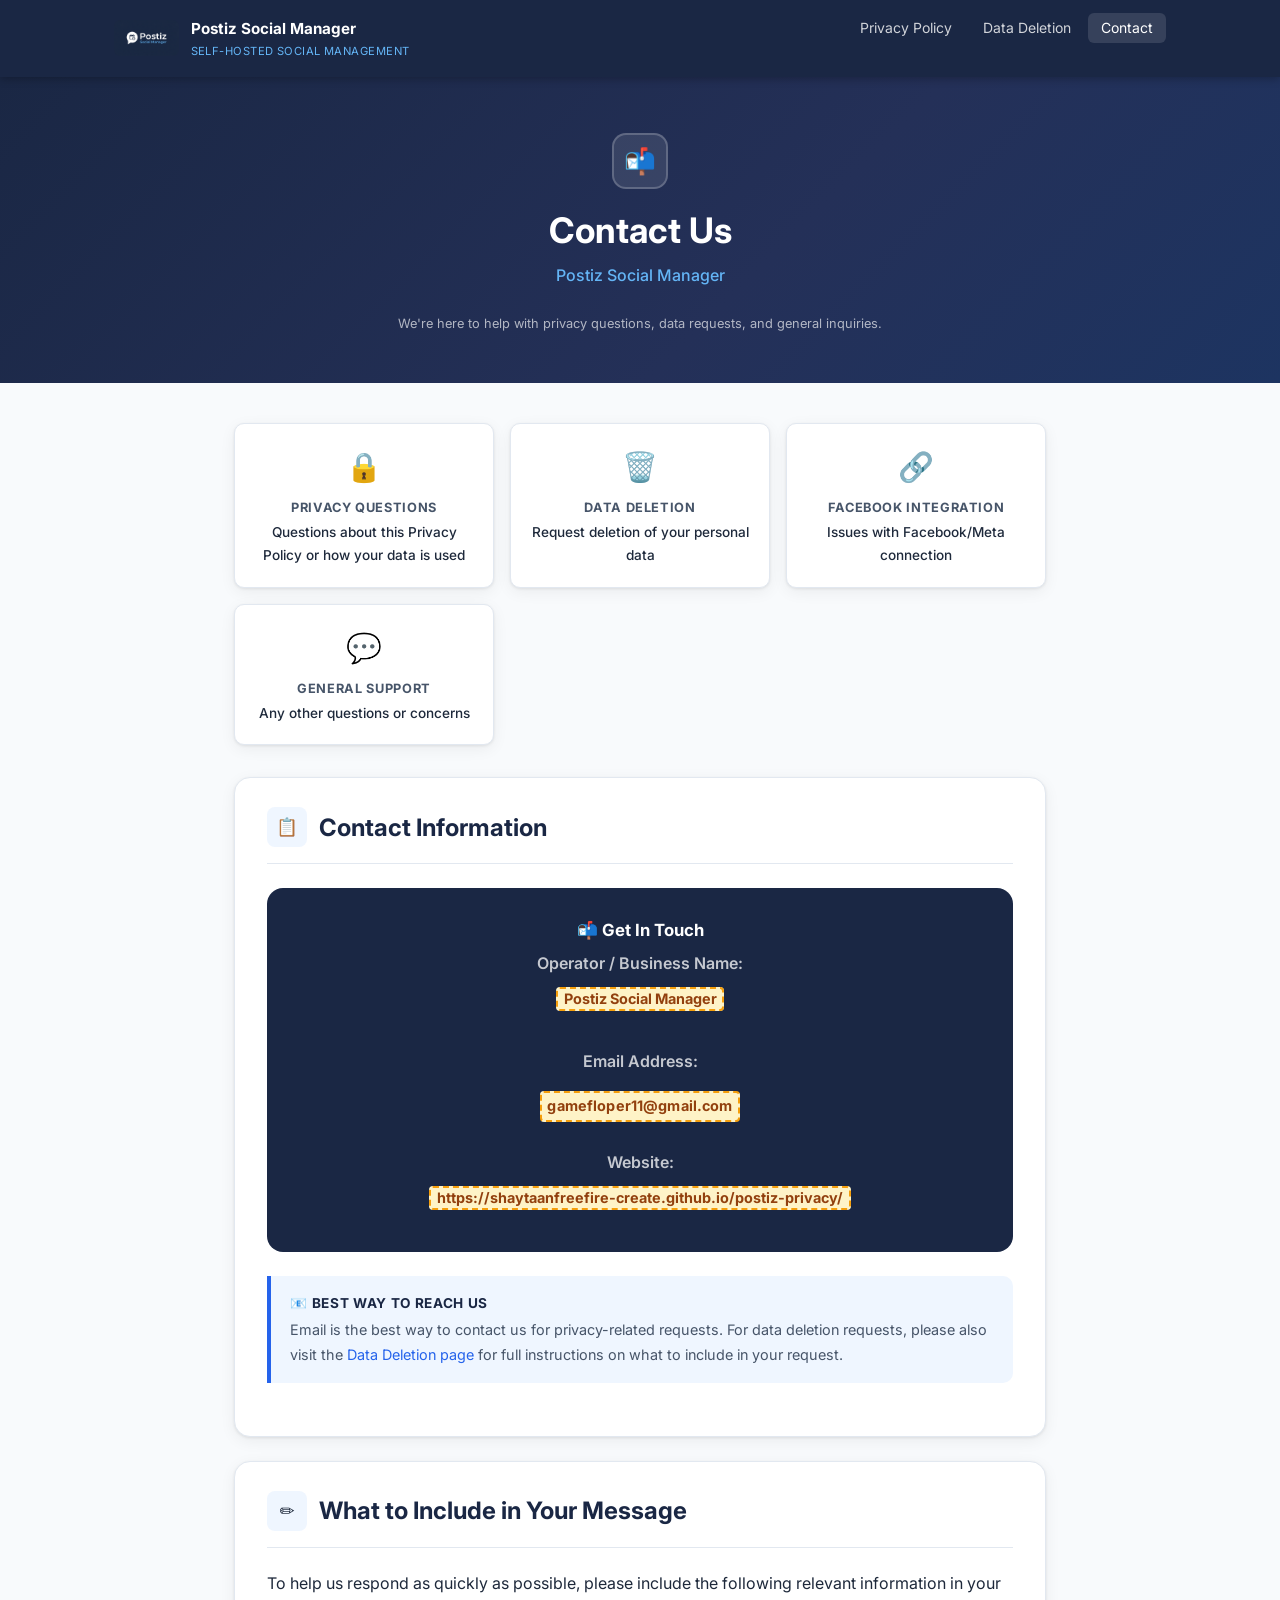
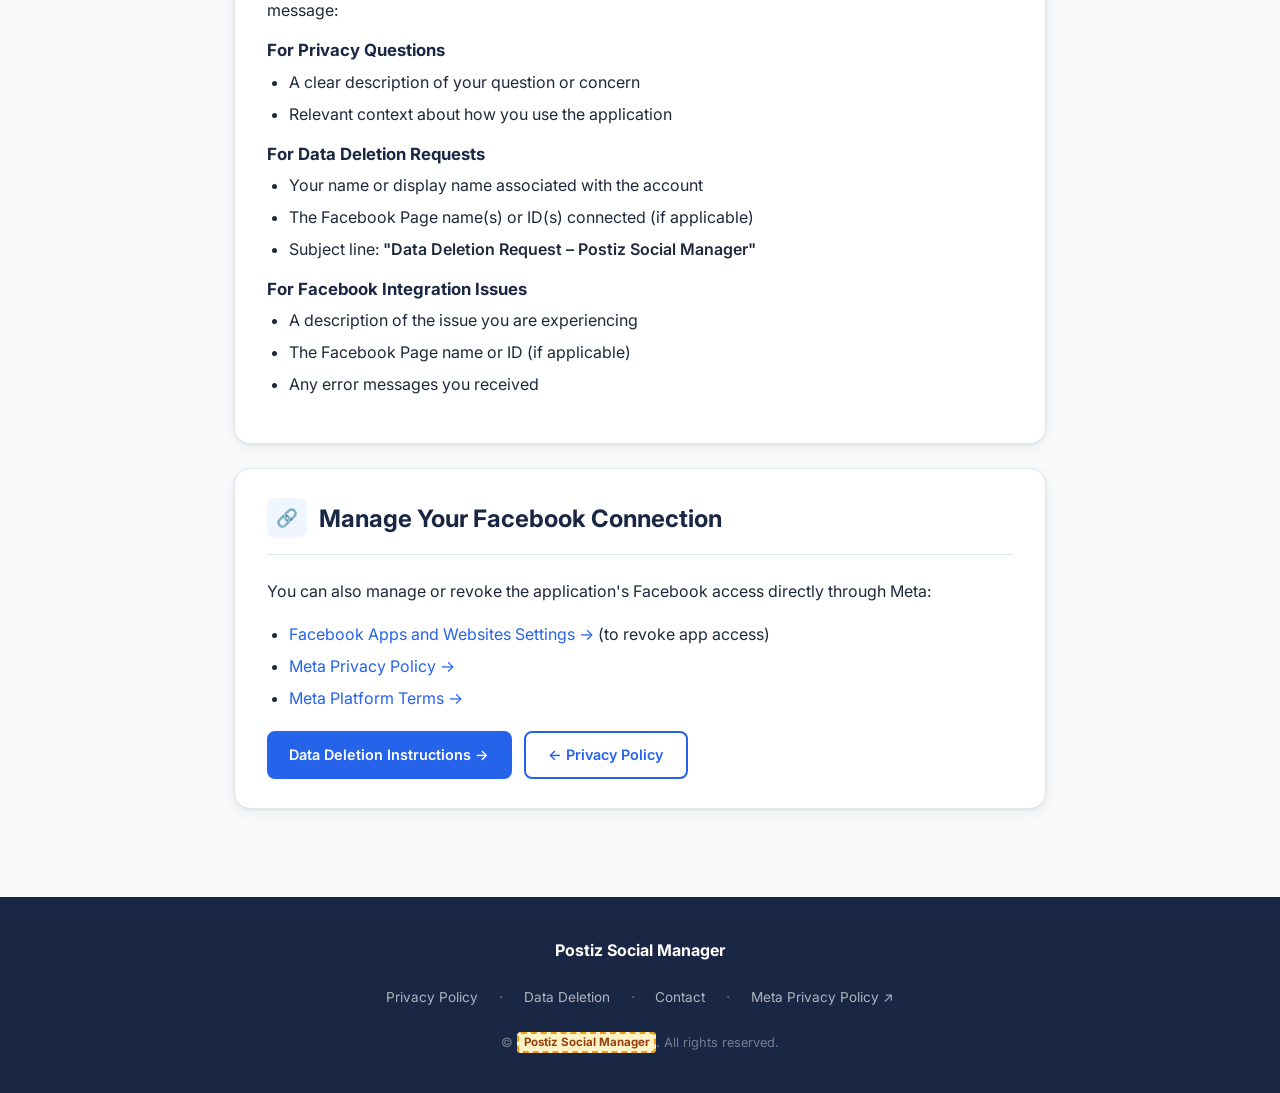
==== contact.html @ d4fc770f "Add files via upload" ====
﻿<!DOCTYPE html>
<html lang="en">
<head>
  <meta charset="UTF-8" />
  <meta name="viewport" content="width=device-width, initial-scale=1.0" />
  <title>Contact – Postiz Social Manager</title>
  <meta name="description" content="Contact Postiz Social Manager for privacy questions, data deletion requests, or general support." />
  <meta name="robots" content="index, follow" />
  <link rel="canonical" href="https://shaytaanfreefire-create.github.io/postiz-privacy/contact.html" />

  <meta property="og:title" content="Contact – Postiz Social Manager" />
  <meta property="og:description" content="Contact Postiz Social Manager for privacy questions or data deletion requests." />
  <meta property="og:type" content="website" />
  <meta property="og:url" content="https://shaytaanfreefire-create.github.io/postiz-privacy/contact.html" />

  <link rel="preconnect" href="https://fonts.googleapis.com" />
  <link rel="preconnect" href="https://fonts.gstatic.com" crossorigin />
  <link href="https://fonts.googleapis.com/css2?family=Inter:wght@400;500;600;700&display=swap" rel="stylesheet" />

  <link rel="stylesheet" href="styles.css" />
</head>
<body>

<!-- ============ NAVIGATION ============ -->
<nav class="navbar" role="navigation" aria-label="Main navigation">
  <div class="navbar-inner">
    <a class="nav-brand" href="index.html" aria-label="Postiz Social Manager Home">
      <img src="logo.jpg" alt="Postiz Social Manager Logo" class="nav-logo" />
      <div class="nav-brand-text">
        Postiz Social Manager
        <span>Self-hosted Social Management</span>
      </div>
    </a>
    <ul class="nav-links" role="list">
      <li><a href="index.html">Privacy Policy</a></li>
      <li><a href="data-deletion.html">Data Deletion</a></li>
      <li><a href="contact.html" class="active" aria-current="page">Contact</a></li>
    </ul>
  </div>
</nav>

<!-- ============ HERO ============ -->
<header class="hero" role="banner">
  <div class="hero-inner">
    <div class="hero-icon" aria-hidden="true">📬</div>
    <h1>Contact Us</h1>
    <p class="hero-subtitle">Postiz Social Manager</p>
    <div class="hero-meta">
      <span>We're here to help with privacy questions, data requests, and general inquiries.</span>
    </div>
  </div>
</header>

<!-- ============ MAIN CONTENT ============ -->
<main id="main-content">
<div class="container">

  <!-- Contact Cards -->
  <div class="summary-grid" role="region" aria-label="Contact options">
    <div class="summary-card">
      <div class="summary-card-icon" aria-hidden="true">🔒</div>
      <h3>Privacy Questions</h3>
      <p>Questions about this Privacy Policy or how your data is used</p>
    </div>
    <div class="summary-card">
      <div class="summary-card-icon" aria-hidden="true">🗑️</div>
      <h3>Data Deletion</h3>
      <p>Request deletion of your personal data</p>
    </div>
    <div class="summary-card">
      <div class="summary-card-icon" aria-hidden="true">🔗</div>
      <h3>Facebook Integration</h3>
      <p>Issues with Facebook/Meta connection</p>
    </div>
    <div class="summary-card">
      <div class="summary-card-icon" aria-hidden="true">💬</div>
      <h3>General Support</h3>
      <p>Any other questions or concerns</p>
    </div>
  </div>

  <!-- ============ CONTACT DETAILS ============ -->
  <section class="section" id="contact-info" aria-labelledby="contact-info-heading">
    <div class="section-header">
      <div class="section-icon" aria-hidden="true">📋</div>
      <div>
        <h2 id="contact-info-heading">Contact Information</h2>
      </div>
    </div>

    <div class="contact-card">
      <h3>📬 Get In Touch</h3>
      <p><strong>Operator / Business Name:</strong></p>
      <p><span class="placeholder">Postiz Social Manager</span></p>
      <br />
      <p><strong>Email Address:</strong></p>
      <span class="contact-email placeholder">gamefloper11@gmail.com</span>
      <br /><br />
      <p><strong>Website:</strong></p>
      <p><span class="placeholder">https://shaytaanfreefire-create.github.io/postiz-privacy/</span></p>
    </div>

    <div class="alert" style="margin-top:1.5rem;">
      <div class="alert-title">📧 Best Way to Reach Us</div>
      <p>Email is the best way to contact us for privacy-related requests. For data deletion requests, please also visit the <a href="data-deletion.html">Data Deletion page</a> for full instructions on what to include in your request.</p>
    </div>
  </section>

  <!-- ============ WHAT TO INCLUDE ============ -->
  <section class="section" id="what-to-include" aria-labelledby="what-to-include-heading">
    <div class="section-header">
      <div class="section-icon" aria-hidden="true">✏️</div>
      <div>
        <h2 id="what-to-include-heading">What to Include in Your Message</h2>
      </div>
    </div>

    <p>To help us respond as quickly as possible, please include the following relevant information in your message:</p>

    <h3>For Privacy Questions</h3>
    <ul>
      <li>A clear description of your question or concern</li>
      <li>Relevant context about how you use the application</li>
    </ul>

    <h3>For Data Deletion Requests</h3>
    <ul>
      <li>Your name or display name associated with the account</li>
      <li>The Facebook Page name(s) or ID(s) connected (if applicable)</li>
      <li>Subject line: <strong>"Data Deletion Request – Postiz Social Manager"</strong></li>
    </ul>

    <h3>For Facebook Integration Issues</h3>
    <ul>
      <li>A description of the issue you are experiencing</li>
      <li>The Facebook Page name or ID (if applicable)</li>
      <li>Any error messages you received</li>
    </ul>
  </section>

  <!-- ============ FACEBOOK SETTINGS LINKS ============ -->
  <section class="section" id="facebook-settings" aria-labelledby="facebook-settings-heading">
    <div class="section-header">
      <div class="section-icon" aria-hidden="true">🔗</div>
      <div>
        <h2 id="facebook-settings-heading">Manage Your Facebook Connection</h2>
      </div>
    </div>

    <p>You can also manage or revoke the application's Facebook access directly through Meta:</p>

    <ul>
      <li><a href="https://www.facebook.com/settings?tab=applications" target="_blank" rel="noopener noreferrer">Facebook Apps and Websites Settings →</a> (to revoke app access)</li>
      <li><a href="https://www.facebook.com/privacy/policy/" target="_blank" rel="noopener noreferrer">Meta Privacy Policy →</a></li>
      <li><a href="https://developers.facebook.com/terms/" target="_blank" rel="noopener noreferrer">Meta Platform Terms →</a></li>
    </ul>

    <div class="btn-group">
      <a href="data-deletion.html" class="btn btn-primary">Data Deletion Instructions →</a>
      <a href="index.html" class="btn btn-outline">← Privacy Policy</a>
    </div>
  </section>

</div><!-- /container -->
</main>

<!-- ============ FOOTER ============ -->
<footer role="contentinfo">
  <div class="footer-inner">
    <div class="footer-brand">Postiz Social Manager</div>
    <nav class="footer-links" aria-label="Footer navigation">
      <a href="index.html">Privacy Policy</a>
      <span class="sep" aria-hidden="true">·</span>
      <a href="data-deletion.html">Data Deletion</a>
      <span class="sep" aria-hidden="true">·</span>
      <a href="contact.html">Contact</a>
      <span class="sep" aria-hidden="true">·</span>
      <a href="https://www.facebook.com/privacy/policy/" target="_blank" rel="noopener noreferrer">Meta Privacy Policy ↗</a>
    </nav>
    <div class="footer-copy">
      &copy; <span class="placeholder">Postiz Social Manager</span>. All rights reserved.
    </div>
  </div>
</footer>

<script src="script.js"></script>
</body>
</html>
---- styles.css ----
/* ============================================================
   Postiz Social Manager – Privacy Policy Site
   styles.css
   ============================================================ */

/* ---------- Reset & Base ---------- */
*, *::before, *::after { box-sizing: border-box; margin: 0; padding: 0; }

:root {
  --navy:       #1a2744;
  --navy-light: #243058;
  --blue:       #2563eb;
  --blue-light: #64b5f6;
  --accent:     #3b82f6;
  --white:      #ffffff;
  --gray-50:    #f8fafc;
  --gray-100:   #f1f5f9;
  --gray-200:   #e2e8f0;
  --gray-400:   #94a3b8;
  --gray-600:   #475569;
  --gray-800:   #1e293b;
  --text:       #1e293b;
  --text-muted: #475569;
  --border:     #e2e8f0;
  --radius:     10px;
  --radius-lg:  16px;
  --shadow:     0 1px 3px rgba(0,0,0,.08), 0 4px 16px rgba(0,0,0,.06);
  --shadow-lg:  0 4px 24px rgba(0,0,0,.12);
  --max-width:  860px;
  --font:       'Inter', system-ui, -apple-system, sans-serif;
}

html { scroll-behavior: smooth; }

body {
  font-family: var(--font);
  font-size: 16px;
  line-height: 1.7;
  color: var(--text);
  background: var(--gray-50);
  -webkit-font-smoothing: antialiased;
}

/* ---------- Typography ---------- */
h1, h2, h3, h4 { line-height: 1.3; font-weight: 700; color: var(--navy); }
h1 { font-size: clamp(1.6rem, 4vw, 2.2rem); }
h2 { font-size: clamp(1.2rem, 3vw, 1.5rem); margin-bottom: .5rem; }
h3 { font-size: 1.05rem; margin-bottom: .4rem; }
p  { margin-bottom: 1rem; color: var(--text); }
p:last-child { margin-bottom: 0; }
a  { color: var(--blue); text-decoration: none; transition: color .2s; }
a:hover { color: var(--navy); text-decoration: underline; }
ul, ol { padding-left: 1.4rem; margin-bottom: 1rem; }
li { margin-bottom: .3rem; color: var(--text); }
strong { font-weight: 600; }

/* ---------- Navigation ---------- */
.navbar {
  background: var(--navy);
  position: sticky;
  top: 0;
  z-index: 100;
  box-shadow: 0 2px 8px rgba(0,0,0,.25);
}
.navbar-inner {
  max-width: 1100px;
  margin: 0 auto;
  padding: .9rem 1.5rem;
  display: flex;
  align-items: center;
  justify-content: space-between;
  gap: 1rem;
}
.nav-brand {
  display: flex;
  align-items: center;
  gap: .75rem;
  text-decoration: none;
}
.nav-logo {
  height: 36px;
  width: auto;
  border-radius: 6px;
  object-fit: contain;
}
.nav-brand-text {
  font-size: .95rem;
  font-weight: 700;
  color: var(--white);
  white-space: nowrap;
}
.nav-brand-text span {
  display: block;
  font-size: .7rem;
  font-weight: 400;
  color: var(--blue-light);
  letter-spacing: .04em;
  text-transform: uppercase;
}
.nav-links {
  display: flex;
  align-items: center;
  gap: .3rem;
  list-style: none;
  flex-wrap: wrap;
}
.nav-links a {
  color: rgba(255,255,255,.8);
  font-size: .875rem;
  padding: .4rem .8rem;
  border-radius: 6px;
  transition: background .2s, color .2s;
  white-space: nowrap;
}
.nav-links a:hover,
.nav-links a.active { background: rgba(255,255,255,.12); color: var(--white); text-decoration: none; }

/* ---------- Hero Banner ---------- */
.hero {
  background: linear-gradient(135deg, var(--navy) 0%, var(--navy-light) 60%, #1d3461 100%);
  color: var(--white);
  padding: 3.5rem 1.5rem 3rem;
  text-align: center;
}
.hero-inner { max-width: var(--max-width); margin: 0 auto; }
.hero-icon {
  width: 56px;
  height: 56px;
  background: rgba(255,255,255,.1);
  border: 2px solid rgba(255,255,255,.2);
  border-radius: 14px;
  display: flex;
  align-items: center;
  justify-content: center;
  margin: 0 auto 1.2rem;
  font-size: 1.6rem;
}
.hero h1 { color: var(--white); margin-bottom: .5rem; }
.hero-subtitle { color: var(--blue-light); font-size: 1rem; font-weight: 500; margin-bottom: 1.5rem; }
.hero-meta {
  display: flex;
  flex-wrap: wrap;
  gap: .6rem 1.2rem;
  justify-content: center;
  font-size: .8rem;
  color: rgba(255,255,255,.65);
}
.hero-meta span { display: flex; align-items: center; gap: .3rem; }
.hero-badge {
  display: inline-flex;
  align-items: center;
  gap: .4rem;
  background: rgba(59,130,246,.25);
  border: 1px solid rgba(59,130,246,.4);
  color: #93c5fd;
  font-size: .75rem;
  font-weight: 600;
  padding: .3rem .8rem;
  border-radius: 20px;
  margin-top: 1rem;
  letter-spacing: .03em;
  text-transform: uppercase;
}

/* ---------- Alert / Warning Cards ---------- */
.alert {
  border-left: 4px solid var(--blue);
  background: #eff6ff;
  border-radius: 0 var(--radius) var(--radius) 0;
  padding: 1rem 1.2rem;
  margin-bottom: 1.5rem;
  font-size: .9rem;
}
.alert-title { font-weight: 700; color: var(--navy); margin-bottom: .2rem; font-size: .85rem; text-transform: uppercase; letter-spacing: .05em; }
.alert p { margin: 0; color: var(--gray-600); }
.alert-warning { border-color: #f59e0b; background: #fffbeb; }
.alert-warning .alert-title { color: #92400e; }

/* ---------- Quick Summary Cards ---------- */
.summary-grid {
  display: grid;
  grid-template-columns: repeat(auto-fit, minmax(200px, 1fr));
  gap: 1rem;
  margin-bottom: 2rem;
}
.summary-card {
  background: var(--white);
  border: 1px solid var(--border);
  border-radius: var(--radius);
  padding: 1.2rem;
  text-align: center;
  box-shadow: var(--shadow);
  transition: box-shadow .2s;
}
.summary-card:hover { box-shadow: var(--shadow-lg); }
.summary-card-icon { font-size: 1.8rem; margin-bottom: .5rem; }
.summary-card h3 { font-size: .8rem; text-transform: uppercase; letter-spacing: .05em; color: var(--gray-600); margin-bottom: .3rem; }
.summary-card p { font-size: .85rem; color: var(--text); font-weight: 500; }

/* ---------- Layout ---------- */
.container {
  max-width: var(--max-width);
  margin: 0 auto;
  padding: 2.5rem 1.5rem;
}
.container-wide {
  max-width: 1100px;
  margin: 0 auto;
  padding: 2.5rem 1.5rem;
}

/* ---------- Section ---------- */
.section {
  background: var(--white);
  border: 1px solid var(--border);
  border-radius: var(--radius-lg);
  padding: 1.8rem 2rem;
  margin-bottom: 1.5rem;
  box-shadow: var(--shadow);
}
.section:last-child { margin-bottom: 0; }
.section-header {
  display: flex;
  align-items: center;
  gap: .75rem;
  padding-bottom: 1rem;
  border-bottom: 1px solid var(--border);
  margin-bottom: 1.4rem;
}
.section-icon {
  width: 40px;
  height: 40px;
  background: #eff6ff;
  border-radius: 8px;
  display: flex;
  align-items: center;
  justify-content: center;
  font-size: 1.1rem;
  flex-shrink: 0;
}
.section-number {
  font-size: .7rem;
  font-weight: 700;
  text-transform: uppercase;
  letter-spacing: .07em;
  color: var(--blue);
  margin-bottom: .15rem;
}
.section h2 { margin-bottom: 0; }

/* ---------- Permission Badge ---------- */
.permission-list { display: flex; flex-wrap: wrap; gap: .5rem; margin: 1rem 0; }
.permission-badge {
  display: inline-flex;
  align-items: center;
  gap: .3rem;
  background: #eff6ff;
  border: 1px solid #bfdbfe;
  color: #1d4ed8;
  font-size: .78rem;
  font-weight: 600;
  padding: .3rem .75rem;
  border-radius: 20px;
  font-family: 'Courier New', monospace;
}

/* ---------- Table ---------- */
.data-table { width: 100%; border-collapse: collapse; font-size: .875rem; margin: 1rem 0; }
.data-table th {
  background: var(--navy);
  color: var(--white);
  padding: .7rem 1rem;
  text-align: left;
  font-size: .78rem;
  text-transform: uppercase;
  letter-spacing: .05em;
}
.data-table th:first-child { border-radius: 6px 0 0 0; }
.data-table th:last-child  { border-radius: 0 6px 0 0; }
.data-table td { padding: .75rem 1rem; border-bottom: 1px solid var(--border); vertical-align: top; }
.data-table tr:last-child td { border-bottom: none; }
.data-table tr:nth-child(even) td { background: var(--gray-50); }

/* ---------- Highlight / Key Point ---------- */
.key-point {
  background: linear-gradient(135deg, #eff6ff, #dbeafe);
  border: 1px solid #bfdbfe;
  border-radius: var(--radius);
  padding: 1.2rem 1.5rem;
  margin: 1.2rem 0;
  font-weight: 600;
  color: var(--navy);
  display: flex;
  align-items: flex-start;
  gap: .75rem;
}
.key-point-icon { font-size: 1.3rem; flex-shrink: 0; margin-top: .1rem; }

/* ---------- Contact Card ---------- */
.contact-card {
  background: var(--navy);
  color: var(--white);
  border-radius: var(--radius-lg);
  padding: 2rem;
  text-align: center;
  margin: 1.5rem 0;
}
.contact-card h3 { color: var(--white); margin-bottom: .5rem; }
.contact-card p { color: rgba(255,255,255,.75); margin-bottom: .5rem; }
.contact-email {
  display: inline-block;
  background: rgba(255,255,255,.1);
  border: 1px solid rgba(255,255,255,.25);
  border-radius: 8px;
  padding: .5rem 1.2rem;
  color: var(--blue-light);
  font-weight: 600;
  font-size: 1rem;
  margin-top: .5rem;
  letter-spacing: .01em;
}
.placeholder {
  background: #fef3c7;
  border: 2px dashed #f59e0b;
  border-radius: 4px;
  padding: .1em .4em;
  color: #92400e;
  font-weight: 700;
  font-size: .9em;
}

/* ---------- Deletion Steps ---------- */
.steps { counter-reset: step; list-style: none; padding: 0; }
.steps li {
  counter-increment: step;
  display: flex;
  align-items: flex-start;
  gap: 1rem;
  padding: 1.2rem;
  border: 1px solid var(--border);
  border-radius: var(--radius);
  margin-bottom: .75rem;
  background: var(--white);
  box-shadow: var(--shadow);
}
.steps li::before {
  content: counter(step);
  min-width: 32px;
  height: 32px;
  background: var(--navy);
  color: var(--white);
  border-radius: 50%;
  display: flex;
  align-items: center;
  justify-content: center;
  font-weight: 700;
  font-size: .85rem;
  flex-shrink: 0;
}
.steps li h4 { font-size: .95rem; margin-bottom: .2rem; }
.steps li p  { font-size: .875rem; color: var(--text-muted); margin: 0; }

/* ---------- Footer ---------- */
footer {
  background: var(--navy);
  color: rgba(255,255,255,.7);
  padding: 2.5rem 1.5rem;
  margin-top: 3rem;
}
.footer-inner {
  max-width: 1100px;
  margin: 0 auto;
  display: flex;
  flex-direction: column;
  align-items: center;
  gap: 1.2rem;
  text-align: center;
}
.footer-brand { color: var(--white); font-weight: 700; font-size: 1rem; }
.footer-links { display: flex; flex-wrap: wrap; gap: .4rem .8rem; justify-content: center; }
.footer-links a {
  color: rgba(255,255,255,.65);
  font-size: .85rem;
  padding: .2rem .5rem;
  border-radius: 4px;
  transition: color .2s;
}
.footer-links a:hover { color: var(--white); text-decoration: none; }
.footer-links .sep { color: rgba(255,255,255,.3); align-self: center; }
.footer-copy { font-size: .8rem; color: rgba(255,255,255,.4); }

/* ---------- Back Button / Utility ---------- */
.btn {
  display: inline-flex;
  align-items: center;
  gap: .5rem;
  padding: .6rem 1.4rem;
  border-radius: 8px;
  font-weight: 600;
  font-size: .9rem;
  cursor: pointer;
  border: none;
  transition: background .2s, transform .15s, box-shadow .2s;
  text-decoration: none;
}
.btn:hover { text-decoration: none; transform: translateY(-1px); box-shadow: var(--shadow-lg); }
.btn-primary { background: var(--blue); color: var(--white); }
.btn-primary:hover { background: #1d4ed8; color: var(--white); }
.btn-outline { background: transparent; border: 2px solid var(--blue); color: var(--blue); }
.btn-outline:hover { background: var(--blue); color: var(--white); }
.btn-group { display: flex; flex-wrap: wrap; gap: .75rem; margin-top: 1.2rem; }

/* ---------- TOC ---------- */
.toc {
  background: var(--gray-50);
  border: 1px solid var(--border);
  border-radius: var(--radius);
  padding: 1.2rem 1.5rem;
  margin-bottom: 2rem;
  font-size: .875rem;
}
.toc-title { font-weight: 700; color: var(--navy); margin-bottom: .6rem; font-size: .85rem; text-transform: uppercase; letter-spacing: .05em; }
.toc ol { margin: 0; padding-left: 1.2rem; }
.toc li { margin-bottom: .2rem; }
.toc a { color: var(--blue); }

/* ---------- Responsive ---------- */
@media (max-width: 640px) {
  .section { padding: 1.4rem 1.2rem; }
  .hero { padding: 2.5rem 1rem 2rem; }
  .navbar-inner { flex-direction: column; align-items: flex-start; gap: .6rem; }
  .nav-links { gap: .2rem; }
  .summary-grid { grid-template-columns: 1fr 1fr; }
  .data-table { font-size: .78rem; }
  .data-table th, .data-table td { padding: .5rem .7rem; }
  .steps li { flex-direction: column; }
  .steps li::before { align-self: flex-start; }
}

/* ---------- Print ---------- */
@media print {
  .navbar, footer, .btn-group { display: none; }
  .section { border: 1px solid #ccc; box-shadow: none; }
  body { background: white; }
}
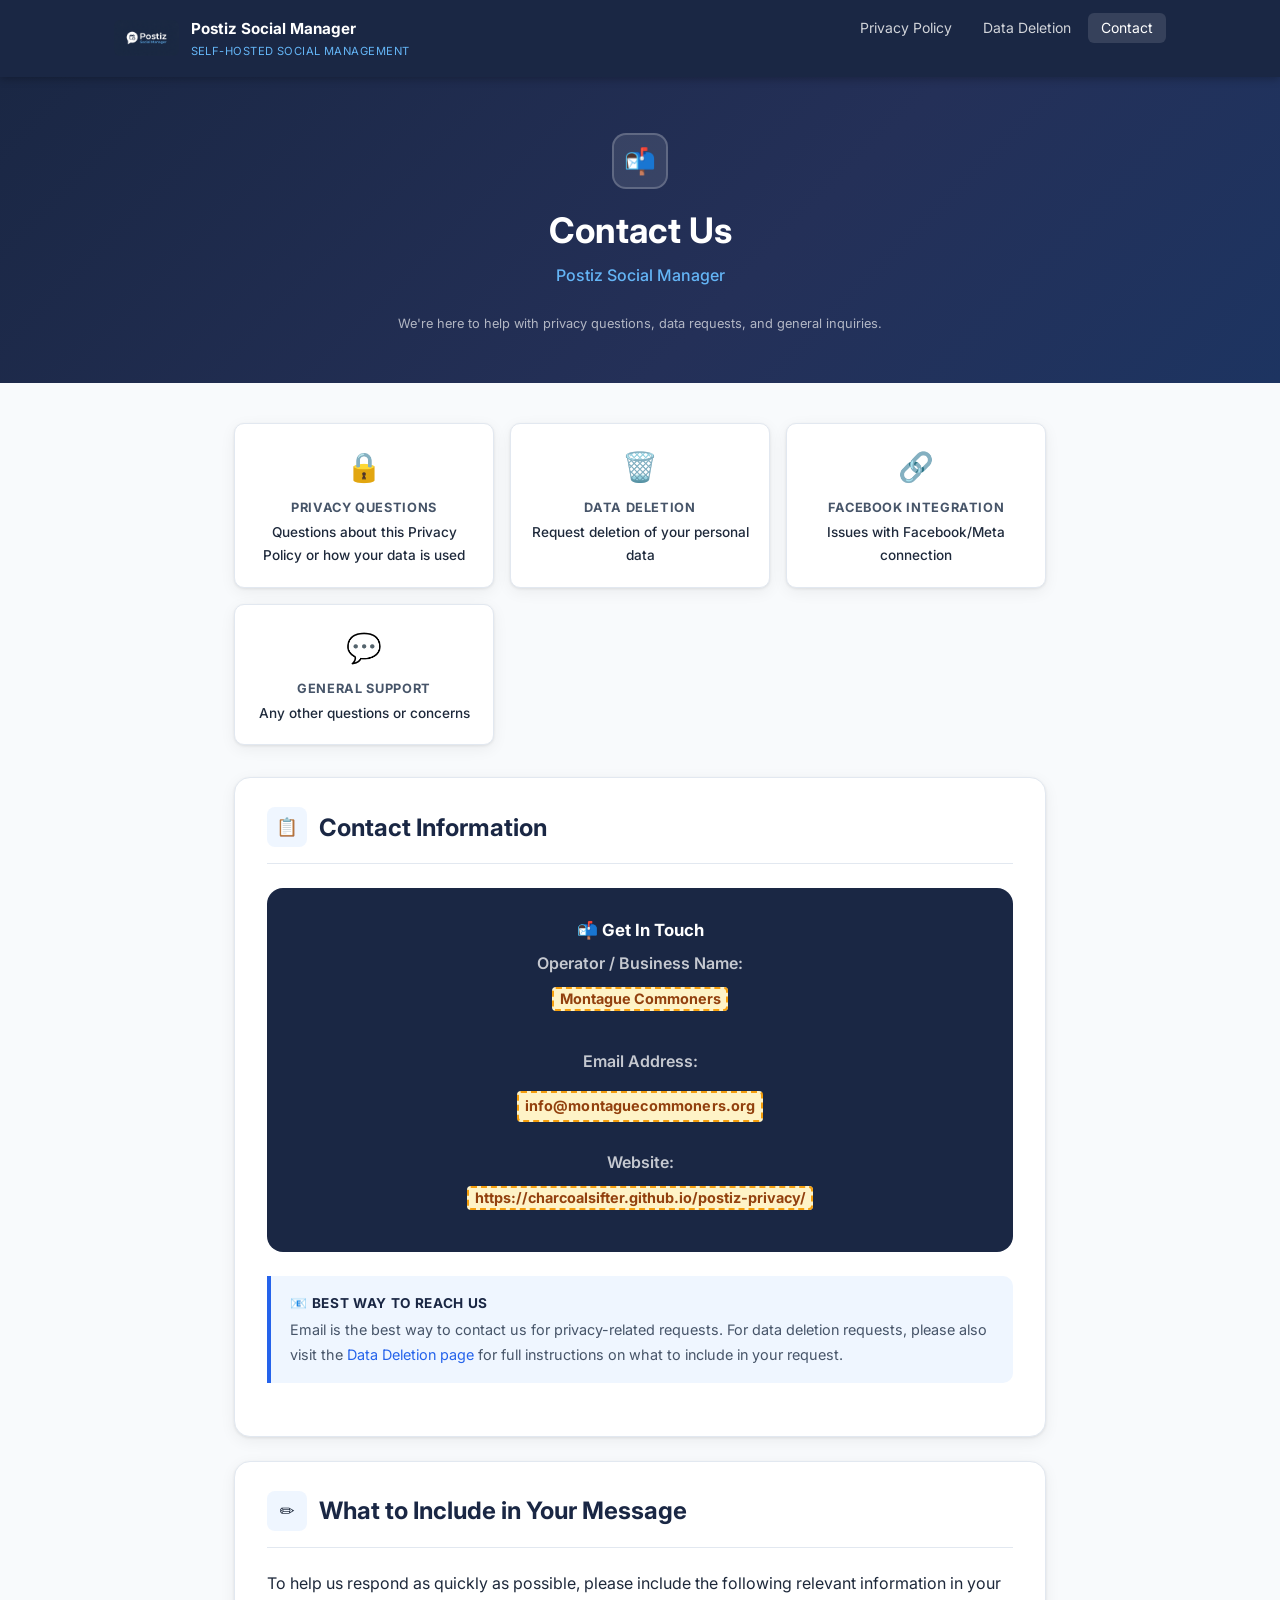
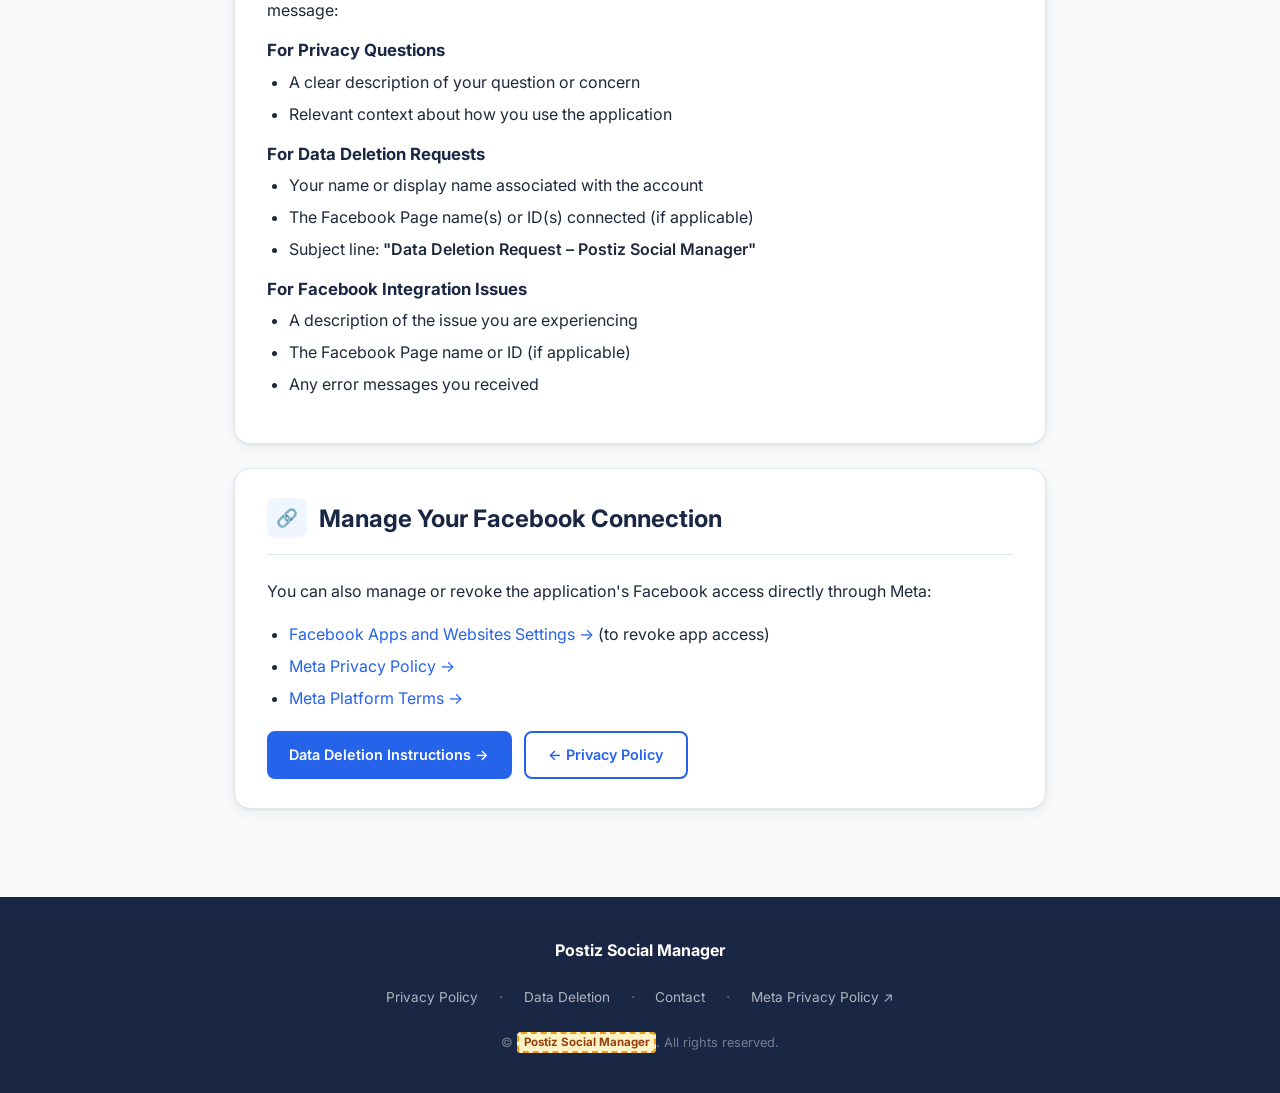
==== commit 133c5a00: "Update contact.html" ====
--- a/contact.html
+++ b/contact.html
@@ -6,12 +6,12 @@
   <title>Contact – Postiz Social Manager</title>
   <meta name="description" content="Contact Postiz Social Manager for privacy questions, data deletion requests, or general support." />
   <meta name="robots" content="index, follow" />
-  <link rel="canonical" href="https://shaytaanfreefire-create.github.io/postiz-privacy/contact.html" />
+  <link rel="canonical" href="https://charcoalsifter.github.io/postiz-privacy/contact.html" />
 
   <meta property="og:title" content="Contact – Postiz Social Manager" />
   <meta property="og:description" content="Contact Postiz Social Manager for privacy questions or data deletion requests." />
   <meta property="og:type" content="website" />
-  <meta property="og:url" content="https://shaytaanfreefire-create.github.io/postiz-privacy/contact.html" />
+  <meta property="og:url" content="https://charcoalsifter.github.io/postiz-privacy/contact.html" />
 
   <link rel="preconnect" href="https://fonts.googleapis.com" />
   <link rel="preconnect" href="https://fonts.gstatic.com" crossorigin />
@@ -91,13 +91,13 @@
     <div class="contact-card">
       <h3>📬 Get In Touch</h3>
       <p><strong>Operator / Business Name:</strong></p>
-      <p><span class="placeholder">Postiz Social Manager</span></p>
+      <p><span class="placeholder">Montague Commoners</span></p>
       <br />
       <p><strong>Email Address:</strong></p>
-      <span class="contact-email placeholder">gamefloper11@gmail.com</span>
+      <span class="contact-email placeholder">info@montaguecommoners.org</span>
       <br /><br />
       <p><strong>Website:</strong></p>
-      <p><span class="placeholder">https://shaytaanfreefire-create.github.io/postiz-privacy/</span></p>
+      <p><span class="placeholder">https://charcoalsifter.github.io/postiz-privacy/</span></p>
     </div>
 
     <div class="alert" style="margin-top:1.5rem;">
